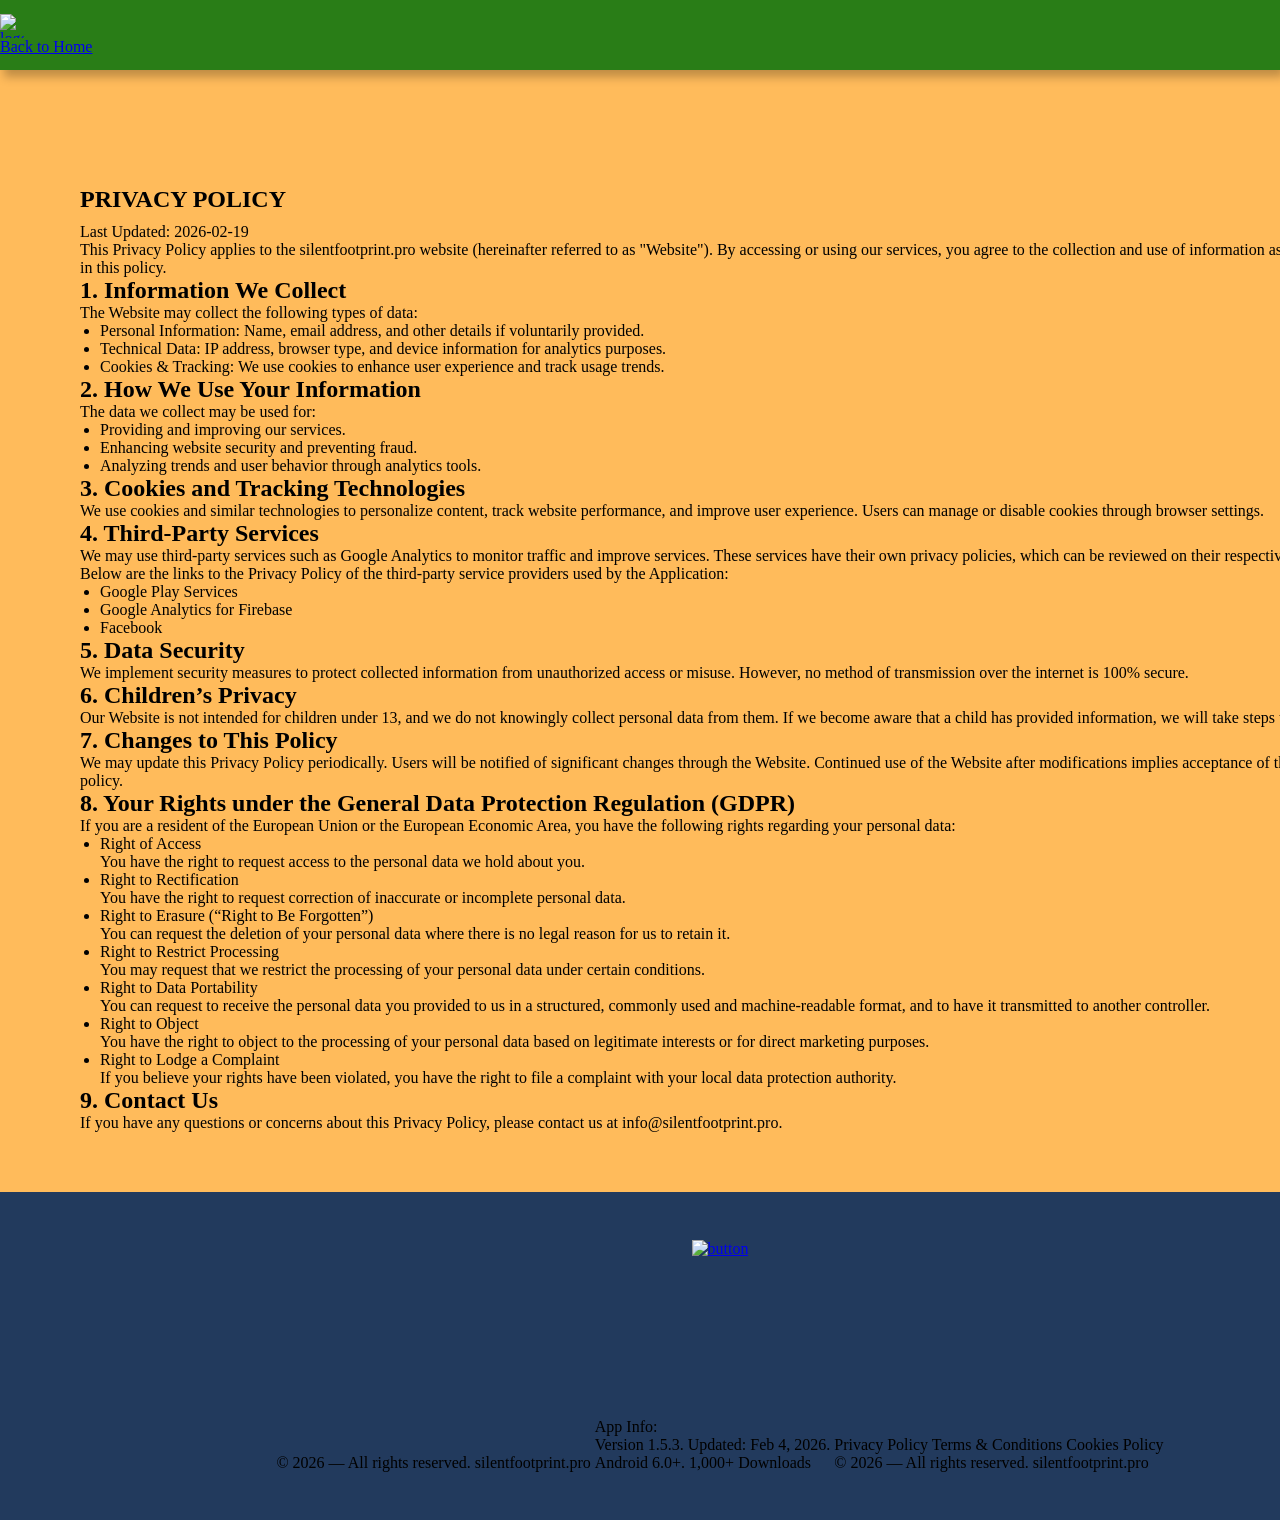
==== policy.html @ 16cfb03a "1" ====
<!doctype html>
<html lang="en">
  <head>
    <meta charset="UTF-8" />
    <meta name="viewport" content="width=device-width, initial-scale=1.0" />

    <title>Privacy Policy</title>
    <link rel="icon" href="img/1.png" />

    <link rel="stylesheet" type="text/css" href="slick/slick.css" />
    <link rel="stylesheet" href="css/main.css" />
  </head>

  <body>
    <header class="class-header class-header-terms">
      <div class="class-header-background"></div>
      <nav class="class-navigation">
        <ul class="class-navigation-list-terms">
          <li class="class-navigation-item">
            <a href="/" class="class-header-terms-img">
              <img
                class=" "
                alt="logo"
                src="img/back.png"
                style="width: 24px; height: 24px"
              />Back to Home
            </a>
          </li>
        </ul>
      </nav>
    </header>

    <main>
      <section>
        <div class="class-policy-terms-container">
          <h1>Privacy Policy</h1>

          <p>Last Updated: 2026-02-19</p>
          <p>
            This Privacy Policy applies to the silentfootprint.pro website
            (hereinafter referred to as "Website"). By accessing or using our
            services, you agree to the collection and use of information as
            described in this policy.
          </p>
          <h2>1. Information We Collect</h2>
          <p>The Website may collect the following types of data:</p>

          <ul>
            <li>
              Personal Information: Name, email address, and other details if
              voluntarily provided.
            </li>
            <li>
              Technical Data: IP address, browser type, and device information
              for analytics purposes.
            </li>
            <li>
              Cookies & Tracking: We use cookies to enhance user experience and
              track usage trends.
            </li>
          </ul>
          <h2>2. How We Use Your Information</h2>
          <p>The data we collect may be used for:</p>
          <ul>
            <li>Providing and improving our services.</li>
            <li>Enhancing website security and preventing fraud.</li>
            <li>Analyzing trends and user behavior through analytics tools.</li>
          </ul>
          <h2>3. Cookies and Tracking Technologies</h2>
          <p>
            We use cookies and similar technologies to personalize content,
            track website performance, and improve user experience. Users can
            manage or disable cookies through browser settings.
          </p>
          <h2>4. Third-Party Services</h2>
          <p>
            We may use third-party services such as Google Analytics to monitor
            traffic and improve services. These services have their own privacy
            policies, which can be reviewed on their respective websites. Below
            are the links to the Privacy Policy of the third-party service
            providers used by the Application:
          </p>
          <ul>
            <li>
              <a
                class="class-email-link"
                href="https://policies.google.com/privacy"
                target="_blank"
                rel=""
                >Google Play Services
              </a>
            </li>
            <li>
              <a
                class="class-email-link"
                href="https://firebase.google.com/support/privacy"
                target="_blank"
                rel=""
                >Google Analytics for Firebase
              </a>
            </li>
            <li>
              <a
                class="class-email-link"
                href="https://www.facebook.com/about/privacy/update/printable"
                target="_blank"
                rel=""
                >Facebook
              </a>
            </li>
          </ul>
          <h2>5. Data Security</h2>

          <p>
            We implement security measures to protect collected information from
            unauthorized access or misuse. However, no method of transmission
            over the internet is 100% secure.
          </p>

          <h2>6. Children’s Privacy</h2>
          <p>
            Our Website is not intended for children under 13, and we do not
            knowingly collect personal data from them. If we become aware that a
            child has provided information, we will take steps to delete it.
          </p>

          <h2>7. Changes to This Policy</h2>
          <p>
            We may update this Privacy Policy periodically. Users will be
            notified of significant changes through the Website. Continued use
            of the Website after modifications implies acceptance of the updated
            policy.
          </p>
          <h2>
            8. Your Rights under the General Data Protection Regulation (GDPR)
          </h2>
          <p>
            If you are a resident of the European Union or the European Economic
            Area, you have the following rights regarding your personal data:
          </p>
          <ul>
            <li>
              Right of Access <br />
              You have the right to request access to the personal data we hold
              about you.
            </li>
            <li>
              Right to Rectification <br />
              You have the right to request correction of inaccurate or
              incomplete personal data.
            </li>
            <li>
              Right to Erasure (“Right to Be Forgotten”) <br />
              You can request the deletion of your personal data where there is
              no legal reason for us to retain it.
            </li>
            <li>
              Right to Restrict Processing <br />
              You may request that we restrict the processing of your personal
              data under certain conditions.
            </li>
            <li>
              Right to Data Portability <br />You can request to receive the
              personal data you provided to us in a structured, commonly used
              and machine-readable format, and to have it transmitted to another
              controller.
            </li>
            <li>
              Right to Object <br />
              You have the right to object to the processing of your personal
              data based on legitimate interests or for direct marketing
              purposes.
            </li>
            <li>
              Right to Lodge a Complaint <br />
              If you believe your rights have been violated, you have the right
              to file a complaint with your local data protection authority.
            </li>
          </ul>

          <h2>9. Contact Us</h2>

          <p>
            If you have any questions or concerns about this Privacy Policy,
            please contact us at
            <a class="class-email-link" href="mailto:info@silentfootprint.pro"
              >info@silentfootprint.pro</a
            >.
          </p>
        </div>
      </section>
    </main>

    <footer class="class-footer" style="margin: auto; background: #223a5d">
      <div class="class-footer-container">
        <a href="#">
          <img
            class="class-footer-img"
            src="/img/Property 1=click.png"
            alt="button"
          />
        </a>
        <div class="class-footer-wrapper">
          <p class="class-footer-copyright class-footer-copyright-two">
            © 2026 — All rights reserved. silentfootprint.pro
          </p>
          <p class="class-footer-copyright">
            App Info: <br />
            Version 1.5.3. Updated: Feb 4, 2026. <br />
            Android 6.0+. 1,000+ Downloads
          </p>
          <div class="class-footer-wrapp">
            <div class="class-footer-wrap">
              <a class="class-footer-text" href="/policy.html"
                >Privacy Policy</a
              >
              <a class="class-footer-text" href="/terms.html"
                >Terms & Conditions
              </a>
              <a class="class-footer-text" href="/cookies.html"
                >Cookies Policy</a
              >
            </div>
            <p class="class-footer-copyright-one">
              © 2026 — All rights reserved. silentfootprint.pro
            </p>
          </div>
        </div>
      </div>
    </footer>
    <script src="js/mobile-menu.js"></script>
  </body>
</html>
---- css/main.css ----
@import url("https://fonts.googleapis.com/css2?family=Comme:wght@100..900&family=Lora:ital,wght@0,400..700;1,400..700&family=Viga&display=swap");

*,
*::before,
*::after {
  box-sizing: border-box;
}
html {
  scroll-behavior: smooth;
}

body {
  margin: 0;
  background: #ffbb5b;
  color: #000000;
}

h1,
h2,
h3,
h4,
h5,
h6,
p {
  margin: 0;
}

ul,
ol {
  margin: 0;
  padding: 0;
  list-style: none;
}
dl,
dt,
dd {
  margin: 0;
  padding: 0;
}
img {
  display: block;
  height: auto;
}
figure {
  margin: 0;
  padding: 0;
  border: 0;
}
.list {
  list-style: none;
}

button,
a {
  cursor: pointer;
}

.button:hover {
  scale: 120%;
}

.class-header.is-open .class-header-background {
  left: 0;
}
.class-header-button-wrapper {
  margin-left: auto;
}
.class-header-icon {
  display: none;
}

.class-header-icon-button {
  display: -webkit-box;
  display: -ms-flexbox;
  display: flex;
  background-color: transparent;
  border: none;
  border-radius: 50%;
}
.class-navigation-list.is-open {
  right: 0;
}
.class-header-icon-menu {
  display: block;
}

.class-header-icon-button.is-open .class-header-icon-menu {
  display: none;
}

.class-header-icon-button.is-open .class-header-icon-close {
  display: block;
}

.class-header {
  position: fixed;
  width: 100%;
  z-index: 5;
  transition: background-color 0.3s ease;
  background: transparent;
  display: flex;
  height: 64px;
  background: #297d17;
  box-shadow: 4px 7px 9px 0px #00000040;
}

.class-header-background {
  position: absolute;
  top: 0;
  right: 0;
  bottom: 0;
  left: 100%;
  z-index: -1;
  transition: left 0.3s ease;
  background: #297d17;
  box-shadow: 4px 7px 9px 0px #00000040;
}
.class-header.is-open .class-header-background {
  left: 0;
}
.class-header-button-wrapper {
  margin-right: auto;
  display: flex;
  align-items: center;
  justify-content: space-between;
}

.class-header-icon-menu {
  display: block;
}

.class-header-icon-button.is-open .class-header-icon-menu {
  display: none;
}

.class-header-icon-button.is-open .class-header-icon-close {
  display: block;
}

.class-navigation {
  display: -ms-flexbox;
  -webkit-box-orient: vertical;
  -webkit-box-direction: normal;
  -ms-flex-direction: column;
  flex-direction: column;
  -webkit-box-align: center;
  -ms-flex-align: center;
  align-items: center;
  -webkit-box-flex: 1;
  -ms-flex: 1;
  flex: 1;
  padding: 10px 12px;
  position: relative;
}

.class-navigation-list {
  display: flex;
  flex-direction: column;
  align-items: center;
  position: absolute;
  top: 100%;
  right: -100%;
  width: 100%;
  height: 557px;
  transition: 0.3s;
  z-index: 999;
  padding: 0px 32px;
  border-radius: 0px 0px 20px 20px;
  gap: 28px;
  background: #ffc16b;
}

.class-navigation-list.is-open {
  right: 0;
}

.class-navigation-link {
  transition: all 0.3s ease-in-out;
  text-decoration: none;
  color: #482600;
}

.class-navigation-link:hover,
.class-navigatioт-link:focus {
  color: #297d17;
}

.class-header.is-open {
  background-color: transparent;
}

.class-navigation-img {
  display: none;
}

@media screen and (min-width: 1200px) {
  .class-navigation-img {
    display: block;
  }
  .class-policy-terms-header-icon-menu {
    display: none;
  }
  .class-header-button-wrapper {
    display: none;
  }
  .class-header {
    width: 100%;
    height: 70px;
    padding: 0;
    display: flex;
    align-items: center;
    justify-content: center;
    z-index: 1000;
  }

  .class-header-icon-button {
    display: none;
  }
  .class-navigation {
    display: flex;
    flex-direction: row;
    flex: 1;
    padding: 0;
    width: 1440px;
    padding: 0 0px;
    margin: auto;
  }

  .class-navigation-list {
    background-color: transparent;
    flex-direction: row;
    display: flex;
    position: static;
    width: 1440px;
    margin: auto;
    padding-block: 0;
    flex: 1;
    gap: 13px;
    height: 0px;
    display: flex;
    justify-content: center;
    align-items: center;
    justify-content: center;
    padding: 0;
  }

  .class-navigation-link {
  }

  .class-navigation-link:hover,
  .class-navigation-link:focus {
  }

  .class-navigation-item-desk {
    display: none;
  }
}

.class-home {
  width: 375px;
  height: 742px;
  background-repeat: no-repeat;
  background-size: cover;
  background-position: center;
  background-image: url("/img/home");
  margin: auto;
}
.class-home-container {
  width: 375px;
  padding: 182px 16px 0px;
  margin: auto;
}

.class-home-container-top {
  display: flex;
  flex-direction: column;
  align-items: start;
}
.class-home-title-img {
}
.class-home-title {
  -webkit-text-stroke: 1px #ffffff;
  color: #482600;
}

.class-home-text {
}
.class-home-link {
  transition: all 0.3s ease-in-out;
}

.class-home-link:hover {
  transform: scale(1.1);
}

@media screen and (min-width: 1200px) {
  .class-home {
    width: 1440px;
    height: 784px;
    background-image: url("/img/home");
  }
  .class-home-container {
    width: 1440px;
    padding: 204px 0px 0px;
  }
  .class-home-container-top {
    display: flex;
    flex-direction: column;
    align-items: center;
    justify-content: center;
  }
  .class-home-title-img {
  }
  .class-home-title {
  }

  .class-home-text {
  }
}
.class-about {
  margin: auto;
  width: 375px;
  height: px;
  background-repeat: no-repeat;
  background-size: cover;
  background-position: center;
  background-image: url("/img");
}
.class-about-container {
  width: 375px;
  padding: 64px 16px 0px;
  margin: auto;
}
.class-about-title {
  -webkit-text-stroke: 1px#FFFFFF99;
  color: #297d17;
}
.class-about-text {
}

.class-about-text-bold {
}

@media screen and (min-width: 1200px) {
  .class-about {
    width: 1440px;
    height: px;
    background-image: url("/img");
  }
  .class-about-container {
    width: 1440px;
    padding: ;
  }
}
.class-why {
  margin: auto;
  width: 375px;
  height: px;
  background-repeat: no-repeat;
  background-size: cover;
  background-position: center;
  background-image: url("/img");
}

.class-why-container {
  width: 375px;
  margin: auto;
  padding: 0;
}
.class-why-list {
  padding-top: px;
  display: flex;
  flex-direction: column;
  gap: px;
}
.class-why-item {
  display: flex;
  gap: px;
  align-items: center;
}
.class-why-img {
}
.class-why-text-bold {
}
.class-why-text {
}

@media screen and (min-width: 1200px) {
  .class-why {
    width: 1440px;
    height: px;
    background-image: url("/img");
  }
  .class-why-container {
    width: 1440px;
    padding: ;
  }
}

.class-uniqueness {
  margin: auto;
  width: 375px;
  height: px;
  background-repeat: no-repeat;
  background-size: cover;
  background-position: center;
  background-image: url("/img");
}
.class-uniqueness-container {
  margin: auto;
  width: 375px;
  padding: 64px 16px 0;
}
.class-uniqueness-list {
  padding-top: px;
  display: flex;
  flex-direction: column;
  gap: px;
}
.class-uniqueness-item {
}
.class-uniqueness-img {
}
.class-uniqueness-text-bold {
}
.class-uniqueness-text {
}

@media screen and (min-width: 1200px) {
  .class-uniqueness {
    width: 1440px;
    height: px;
    background-image: url("/img");
  }
  .class-uniqueness-container {
    margin: auto;
    width: 1440px;
    padding: ;
  }
}
.class-how {
  margin: auto;
  width: 375px;
  height: px;
  background-repeat: no-repeat;
  background-size: cover;
  background-position: center;
  background-image: url("/img");
}
.class-how-container {
  margin: auto;
  width: 375px;
  padding: 64px 16px 0;
}
.class-how-list {
  padding-top: px;
  display: flex;
  flex-direction: column;
  gap: px;
}

.class-how-item {
}

.class-how-img {
  margin: auto;
}

.class-how-text-bold {
}

.class-how-text {
}

@media screen and (min-width: 1200px) {
  .class-how {
    width: 1440px;
    height: px;
    background-image: url("/img");
  }
  .class-how-container {
    margin: auto;
    width: 1440px;
    padding: ;
  }
}

.class-characters {
  margin: auto;
  width: 375px;
  height: px;
  background-repeat: no-repeat;
  background-size: cover;
  background-position: center;
  background-image: url("/img");
}
.class-characters-container {
  padding: 0px 16px;
  margin: auto;
  width: 375px;
}
.class-characters-list {
  display: flex;
  flex-direction: column;
  padding-top: px;
  gap: px;
}
.class-characters-item {
}
.class-characters-img {
}
.class-characters-text-bold {
}

.class-characters-text {
}

@media screen and (min-width: 1200px) {
  .class-characters {
    width: 1440px;
    height: px;
    background-image: url("/img");
  }
  .class-characters-container {
    padding: px;
    margin: auto;
    width: 1440px;
  }
}

.class-reviews {
  margin: auto;
  width: 375px;
  height: px;
  background-repeat: no-repeat;
  background-size: cover;
  background-position: top;
  background-image: url("/img");
}
.class-reviews-container {
  margin: auto;
  padding: 0px 16px 0;
  width: 375px;
}
.class-reviews-list {
  padding: 0;
}

.class-reviews-item {
  margin: 0 5px;
}

.class-reviews-item-top {
  display: flex;
  gap: px;
  align-items: center;
}
.class-reviews-img {
}
.class-reviews-text-bold {
}

.class-reviews-text {
}

@media screen and (min-width: 1200px) {
  .class-reviews {
    width: 1440px;
    height: px;
    background-image: url("/img");
  }
  .class-reviews-container {
    margin: auto;
    padding: ;
    width: 1440px;
  }
}

.class-faq {
  margin: auto;
  width: 375px;
  height: px;
  background-repeat: no-repeat;
  background-size: cover;
  background-position: bottom;
  background-image: url("/img");
}
.class-faq-container {
  padding: 0px 16px 0px;
  width: 375px;
  margin: auto;
}
.class-faq-list {
  padding-top: px;
  display: flex;
  flex-direction: column;
  gap: px;
}

.class-faq-item {
}

.class-faq-question {
  display: flex;
  justify-content: space-between;
  align-items: center;
}

.class-faq-answer {
}
.class-toggle-button {
  background: none;
  border: none;
  cursor: pointer;
}

.class-toggle-button img {
  transition: transform 0.3s ease;
}
.class-faq-answer {
  max-height: 0;
  overflow: hidden;
  transition: max-height 0.4s ease, opacity 0.4s ease;
  opacity: 0;
}

.class-faq-answer.open {
  max-height: 200px;
  opacity: 1;
  padding-top: 16px;
}

.class-toggle-button img.rotated {
  transform: rotate(180deg);
}
@media screen and (min-width: 1200px) {
  .class-faq {
    width: 1440px;
    height: px;
    background-image: url("/img");
  }
  .class-faq-container {
    padding: ;
    width: 1440px;
    margin: auto;
  }
}
.class-gallery {
  margin: auto;
  width: 375px;
  height: px;
  background-repeat: no-repeat;
  background-size: cover;
  background-position: center;
  background-image: url("/img");
}
.class-gallery-container {
  width: 375px;
  margin: auto;
  padding: px;
}
.class-gallery-list {
  width: auto;
  padding-top: 65px;
  margin: auto;
}

.class-gallery-item {
  width: 343px;
  height: 610px;
  overflow: hidden;
  position: relative;
  margin: 0 10px;
}

.class-gallery-image {
  width: 100%;
  height: 100%;
  object-fit: cover;
  object-position: center;
}
.class-gallery-button-container {
  display: none;
}
@media screen and (min-width: 1200px) {
  .class-gallery-button-container {
    display: flex;
    align-items: center;
    justify-content: center;
    gap: 32px;
  }

  .class-gallery-button {
    background-color: transparent;
    border: none;
    padding: 0;
    -webkit-transition: scale 0.3s ease;
    transition: scale 0.3s ease;
  }
  .class-gallery-button-icon {
  }
  .class-gallery-button:hover {
    scale: 120%;
  }

  .class-gallery {
    width: 1440px;
    height: px;
    background-image: url("/img");
  }
  .class-gallery-container {
    width: 1440px;
    margin: auto;
    padding: px;
  }
  .class-gallery-item {
    width: 406px;
    height: 721.78px;
    margin: 0 10px;
  }

  .class-gallery-list {
  }
}

.class-features {
  margin: auto;
  width: 375px;
  height: px;
  background-image: url("/img");
}
.class-features-container {
  width: 375px;
  margin: auto;
  padding: 64px 16px 89px;
}
.class-features-list {
  padding-top: px;
  display: flex;
  flex-direction: column;
  gap: px;
}

.class-features-item {
}

.class-features-img {
}

.class-features-text-bold {
}

.class-features-text {
}

@media screen and (min-width: 1200px) {
  .class-features {
    width: 1440px;
    height: px;
    background-image: url("/img");
  }
  .class-features-container {
    width: 1440px;
    margin: auto;
    padding: px;
  }
}

.class-policy-terms-container {
  padding: 124px 16px 40px;
  width: 375px;
  margin: auto;
}

.class-policy-terms-container h1 {
  text-transform: uppercase;
  margin-bottom: 10px;
}
.class-policy-terms-container h2 {
  margin-bottom: ;
}
.class-policy-terms-container ul {
  list-style-type: disc;
  margin-left: 20px;
  margin-bottom: ;
}
.class-policy-terms-container p {
  margin-bottom: ;
}
.class-email-link {
  color: inherit;
  text-decoration: none;
}
@media screen and (min-width: 1200px) {
  .class-policy-terms-container {
    padding: 186px 80px 60px;
    width: 1440px;
  }
  .class-policy-terms-container h1 {
  }
  .class-policy-terms-container h2 {
  }
  .class-policy-terms-container p {
  }
}

.class-footer-container {
  width: 375px;
  padding: ;
  margin: auto;
  display: flex;
  flex-direction: column;
  justify-content: center;
  align-items: center;
  gap: 25px;
}

.class-footer-wrapper {
  display: flex;
  flex-direction: row;
  align-items: center;
  gap: 4px;
}

.class-footer-text {
  text-decoration: none;
  color: inherit;
}

.class-footer-copyright {
}

@media screen and (min-width: 1200px) {
  .class-footer-container {
    width: 1440px;
    padding: 48px 199px;
    display: flex;
    flex-direction: ;
    justify-content: end;
    align-items: center;
    gap: 160px;
  }

  .class-footer-wrapper {
    display: flex;
    flex-direction: row;
    justify-content: end;
    align-items: end;
    gap: 4px;
  }

  .class-footer-text {
  }

  .class-footer-copyright {
  }
}

.class-cookie-popup {
  position: fixed;
  bottom: 10px;
  width: 375px;
  padding: 30px;
  border-radius: 20px;
  background: rgba(255, 255, 255, 1);
  border: 1px solid rgba(149, 49, 133, 1);
  box-shadow: 0px 14px 42px 0px rgba(8, 15, 52, 0.06);
  z-index: 1000;
  display: none;
}

.class-cookie-popup-text-two {
  color: rgba(87, 78, 68, 1);
}

.class-cookie-button-container {
  padding: 30px 0 0;
  margin: auto;
  display: flex;
  flex-direction: row;
  align-items: center;
  justify-content: center;
  gap: 20px;
}

.class-cookie-button {
  border: none;
  background-color: transparent;
}

#accept-cookies {
}

.class-close-popup {
  position: absolute;
  top: 10px;
  right: 10px;
  font-size: 20px;
  cursor: pointer;
}

@media screen and (min-width: 1200px) {
  .class-cookie-popup-container {
    display: flex;
    align-items: center;
    justify-content: center;
  }

  .class-cookie-popup-text-two {
    font-family: Raleway;
    font-size: 18px;
    font-weight: 400;
    line-height: 30px;
    text-align: left;
    text-underline-position: from-font;
    text-decoration-skip-ink: none;
    width: 648px;
  }

  .class-cookie-button-container {
    padding: 0;
    margin: auto;
    display: flex;
    flex-direction: row;
    gap: 40px;
  }

  .class-cookie-popup {
    position: fixed;
    bottom: 10px;
    width: 1440px;
    padding: 32px;
    display: none;
  }
}
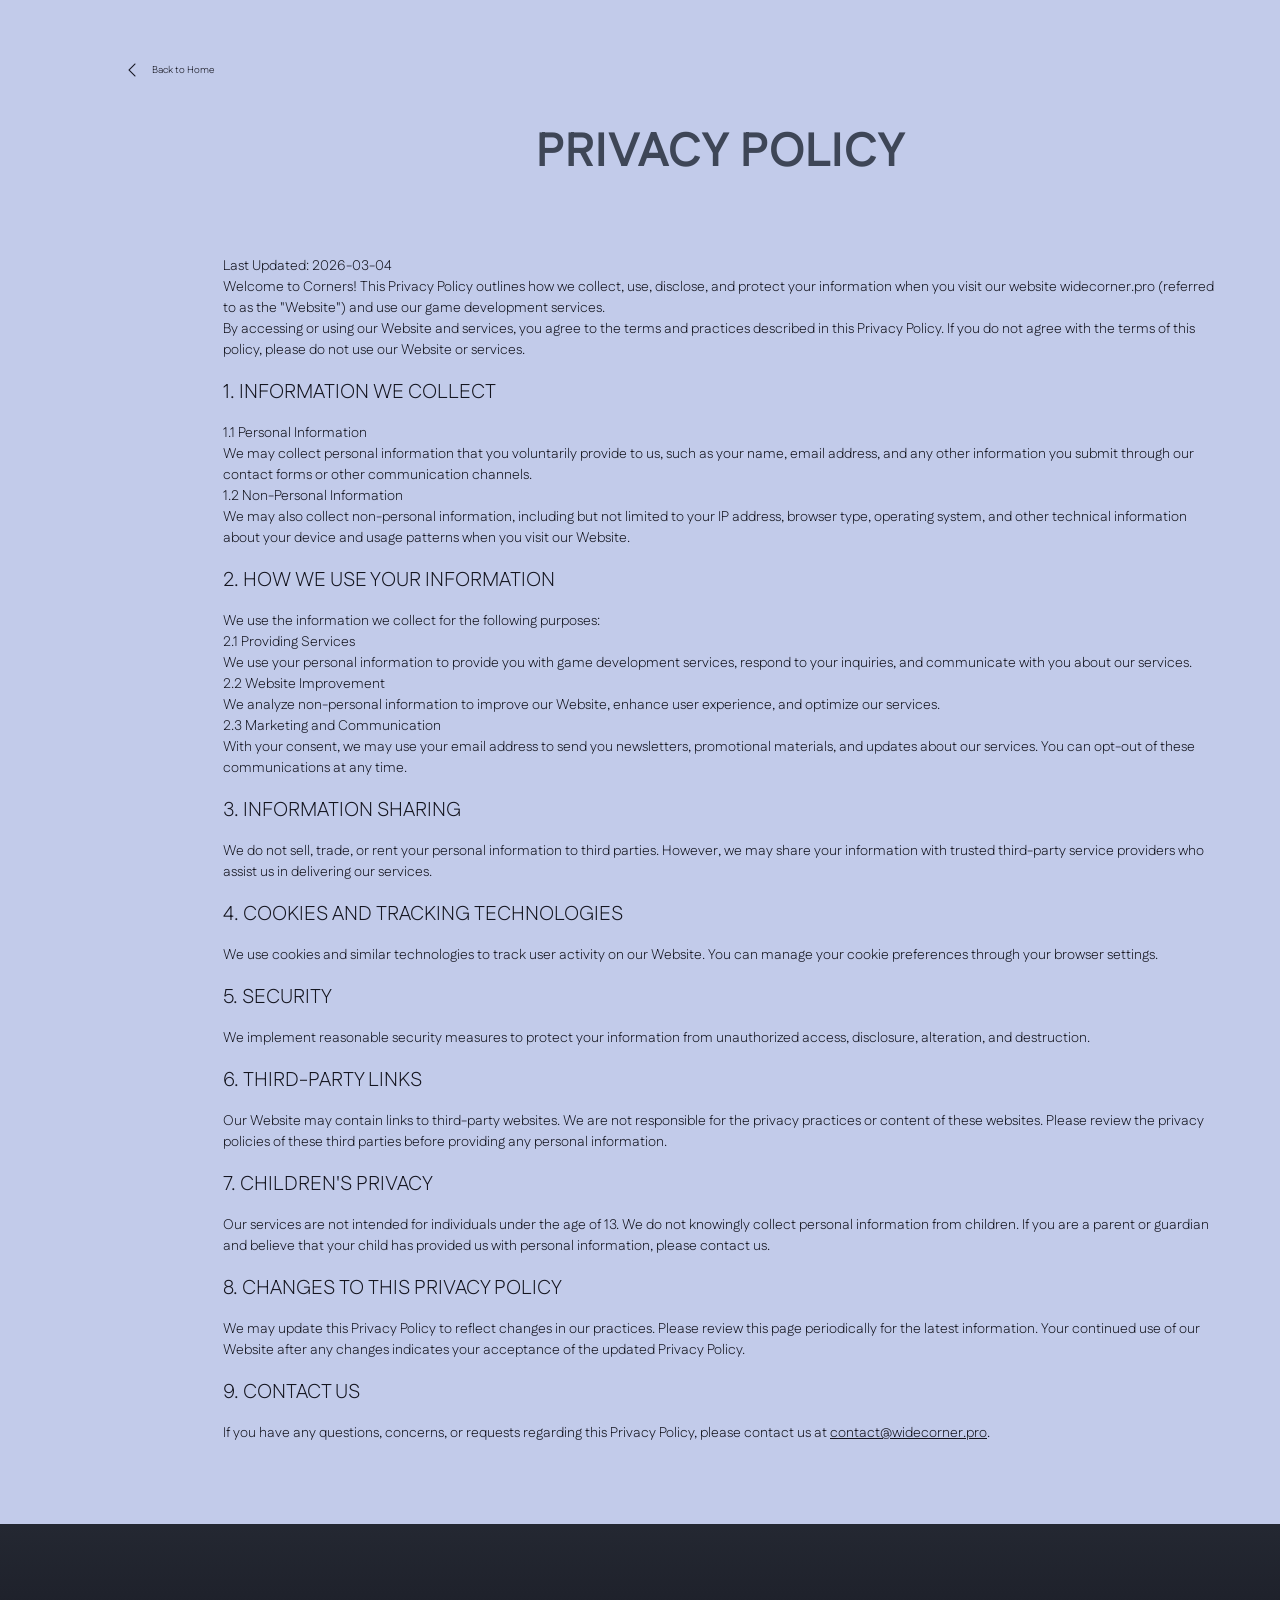
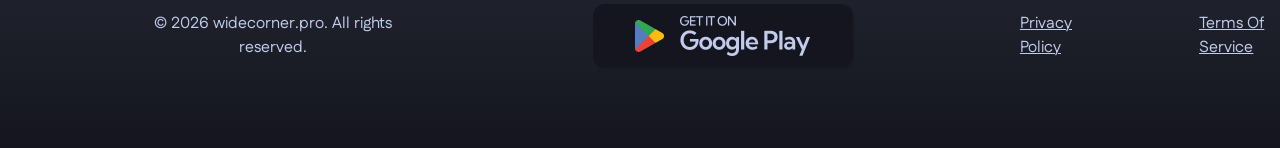
==== commit 8211c1ab: "2" ====
--- a/policy.html
+++ b/policy.html
@@ -5,19 +5,19 @@
     <meta name="viewport" content="width=device-width, initial-scale=1.0" />
 
     <title>Privacy Policy</title>
-    <link rel="icon" href="img/1.png" />
+    <link rel="icon" href="img/fav_500.png" />
 
     <link rel="stylesheet" type="text/css" href="slick/slick.css" />
     <link rel="stylesheet" href="css/main.css" />
   </head>
 
   <body>
-    <header class="class-header class-header-terms">
-      <div class="class-header-background"></div>
-      <nav class="class-navigation">
-        <ul class="class-navigation-list-terms">
-          <li class="class-navigation-item">
-            <a href="/" class="class-header-terms-img">
+    <header class="o-k-header o-k-header-terms">
+      <div class="o-k-header-background"></div>
+      <nav class="o-k-navigation">
+        <ul class="o-k-navigation-list-terms">
+          <li class="o-k-navigation-item">
+            <a href="/" class="o-k-header-terms-img">
               <img
                 class=" "
                 alt="logo"
@@ -30,202 +30,167 @@
       </nav>
     </header>
 
-    <main>
+    <main class="o-k-policy-terms-container">
+      <h1>Privacy Policy</h1>
+
+      <p>Last Updated: <span class="date">2026-03-04</span></p>
+
+      <p>
+        Welcome to <span class="name">Corners</span>! This Privacy Policy
+        outlines how we collect, use, disclose, and protect your information
+        when you visit our website
+        <span class="app-domain">widecorner.pro</span>
+        (referred to as the "Website") and use our game development services.
+      </p>
+
+      <p>
+        By accessing or using our Website and services, you agree to the terms
+        and practices described in this Privacy Policy. If you do not agree with
+        the terms of this policy, please do not use our Website or services.
+      </p>
+
       <section>
-        <div class="class-policy-terms-container">
-          <h1>Privacy Policy</h1>
+        <h2>1. Information We Collect</h2>
 
-          <p>Last Updated: 2026-02-19</p>
-          <p>
-            This Privacy Policy applies to the silentfootprint.pro website
-            (hereinafter referred to as "Website"). By accessing or using our
-            services, you agree to the collection and use of information as
-            described in this policy.
-          </p>
-          <h2>1. Information We Collect</h2>
-          <p>The Website may collect the following types of data:</p>
+        <h3>1.1 Personal Information</h3>
+        <p>
+          We may collect personal information that you voluntarily provide to
+          us, such as your name, email address, and any other information you
+          submit through our contact forms or other communication channels.
+        </p>
 
-          <ul>
-            <li>
-              Personal Information: Name, email address, and other details if
-              voluntarily provided.
-            </li>
-            <li>
-              Technical Data: IP address, browser type, and device information
-              for analytics purposes.
-            </li>
-            <li>
-              Cookies & Tracking: We use cookies to enhance user experience and
-              track usage trends.
-            </li>
-          </ul>
-          <h2>2. How We Use Your Information</h2>
-          <p>The data we collect may be used for:</p>
-          <ul>
-            <li>Providing and improving our services.</li>
-            <li>Enhancing website security and preventing fraud.</li>
-            <li>Analyzing trends and user behavior through analytics tools.</li>
-          </ul>
-          <h2>3. Cookies and Tracking Technologies</h2>
-          <p>
-            We use cookies and similar technologies to personalize content,
-            track website performance, and improve user experience. Users can
-            manage or disable cookies through browser settings.
-          </p>
-          <h2>4. Third-Party Services</h2>
-          <p>
-            We may use third-party services such as Google Analytics to monitor
-            traffic and improve services. These services have their own privacy
-            policies, which can be reviewed on their respective websites. Below
-            are the links to the Privacy Policy of the third-party service
-            providers used by the Application:
-          </p>
-          <ul>
-            <li>
-              <a
-                class="class-email-link"
-                href="https://policies.google.com/privacy"
-                target="_blank"
-                rel=""
-                >Google Play Services
-              </a>
-            </li>
-            <li>
-              <a
-                class="class-email-link"
-                href="https://firebase.google.com/support/privacy"
-                target="_blank"
-                rel=""
-                >Google Analytics for Firebase
-              </a>
-            </li>
-            <li>
-              <a
-                class="class-email-link"
-                href="https://www.facebook.com/about/privacy/update/printable"
-                target="_blank"
-                rel=""
-                >Facebook
-              </a>
-            </li>
-          </ul>
-          <h2>5. Data Security</h2>
+        <h3>1.2 Non-Personal Information</h3>
+        <p>
+          We may also collect non-personal information, including but not
+          limited to your IP address, browser type, operating system, and other
+          technical information about your device and usage patterns when you
+          visit our Website.
+        </p>
+      </section>
 
-          <p>
-            We implement security measures to protect collected information from
-            unauthorized access or misuse. However, no method of transmission
-            over the internet is 100% secure.
-          </p>
+      <section>
+        <h2>2. How We Use Your Information</h2>
+        <p>We use the information we collect for the following purposes:</p>
 
-          <h2>6. Children’s Privacy</h2>
-          <p>
-            Our Website is not intended for children under 13, and we do not
-            knowingly collect personal data from them. If we become aware that a
-            child has provided information, we will take steps to delete it.
-          </p>
+        <h3>2.1 Providing Services</h3>
+        <p>
+          We use your personal information to provide you with game development
+          services, respond to your inquiries, and communicate with you about
+          our services.
+        </p>
 
-          <h2>7. Changes to This Policy</h2>
-          <p>
-            We may update this Privacy Policy periodically. Users will be
-            notified of significant changes through the Website. Continued use
-            of the Website after modifications implies acceptance of the updated
-            policy.
-          </p>
-          <h2>
-            8. Your Rights under the General Data Protection Regulation (GDPR)
-          </h2>
-          <p>
-            If you are a resident of the European Union or the European Economic
-            Area, you have the following rights regarding your personal data:
-          </p>
-          <ul>
-            <li>
-              Right of Access <br />
-              You have the right to request access to the personal data we hold
-              about you.
-            </li>
-            <li>
-              Right to Rectification <br />
-              You have the right to request correction of inaccurate or
-              incomplete personal data.
-            </li>
-            <li>
-              Right to Erasure (“Right to Be Forgotten”) <br />
-              You can request the deletion of your personal data where there is
-              no legal reason for us to retain it.
-            </li>
-            <li>
-              Right to Restrict Processing <br />
-              You may request that we restrict the processing of your personal
-              data under certain conditions.
-            </li>
-            <li>
-              Right to Data Portability <br />You can request to receive the
-              personal data you provided to us in a structured, commonly used
-              and machine-readable format, and to have it transmitted to another
-              controller.
-            </li>
-            <li>
-              Right to Object <br />
-              You have the right to object to the processing of your personal
-              data based on legitimate interests or for direct marketing
-              purposes.
-            </li>
-            <li>
-              Right to Lodge a Complaint <br />
-              If you believe your rights have been violated, you have the right
-              to file a complaint with your local data protection authority.
-            </li>
-          </ul>
+        <h3>2.2 Website Improvement</h3>
+        <p>
+          We analyze non-personal information to improve our Website, enhance
+          user experience, and optimize our services.
+        </p>
 
-          <h2>9. Contact Us</h2>
+        <h3>2.3 Marketing and Communication</h3>
+        <p>
+          With your consent, we may use your email address to send you
+          newsletters, promotional materials, and updates about our services.
+          You can opt-out of these communications at any time.
+        </p>
+      </section>
 
-          <p>
-            If you have any questions or concerns about this Privacy Policy,
-            please contact us at
-            <a class="class-email-link" href="mailto:info@silentfootprint.pro"
-              >info@silentfootprint.pro</a
-            >.
-          </p>
-        </div>
+      <section>
+        <h2>3. Information Sharing</h2>
+        <p>
+          We do not sell, trade, or rent your personal information to third
+          parties. However, we may share your information with trusted
+          third-party service providers who assist us in delivering our
+          services.
+        </p>
+      </section>
+
+      <section>
+        <h2>4. Cookies and Tracking Technologies</h2>
+        <p>
+          We use cookies and similar technologies to track user activity on our
+          Website. You can manage your cookie preferences through your browser
+          settings.
+        </p>
+      </section>
+
+      <section>
+        <h2>5. Security</h2>
+        <p>
+          We implement reasonable security measures to protect your information
+          from unauthorized access, disclosure, alteration, and destruction.
+        </p>
+      </section>
+
+      <section>
+        <h2>6. Third-Party Links</h2>
+        <p>
+          Our Website may contain links to third-party websites. We are not
+          responsible for the privacy practices or content of these websites.
+          Please review the privacy policies of these third parties before
+          providing any personal information.
+        </p>
+      </section>
+
+      <section>
+        <h2>7. Children's Privacy</h2>
+        <p>
+          Our services are not intended for individuals under the age of 13. We
+          do not knowingly collect personal information from children. If you
+          are a parent or guardian and believe that your child has provided us
+          with personal information, please contact us.
+        </p>
+      </section>
+
+      <section>
+        <h2>8. Changes to this Privacy Policy</h2>
+        <p>
+          We may update this Privacy Policy to reflect changes in our practices.
+          Please review this page periodically for the latest information. Your
+          continued use of our Website after any changes indicates your
+          acceptance of the updated Privacy Policy.
+        </p>
+      </section>
+
+      <section>
+        <h2>9. Contact Us</h2>
+        <p>
+          If you have any questions, concerns, or requests regarding this
+          Privacy Policy, please contact us at
+          <a href="mailto:contact@widecorner.pro"
+            ><span class="domain">contact@widecorner.pro</span></a
+          >.
+        </p>
       </section>
     </main>
 
-    <footer class="class-footer" style="margin: auto; background: #223a5d">
-      <div class="class-footer-container">
-        <a href="#">
+    <footer
+      class="o-k-footer"
+      style="
+        margin: auto;
+        background: linear-gradient(180deg, #242832 0%, #14151f 100%);
+      "
+    >
+      <div class="o-k-footer-container">
+        <p class="o-k-footer-copyright o-k-footer-copyright-two">
+          © 2026 widecorner.pro. All rights reserved.
+        </p>
+        <a
+          target="_blank"
+          href="https://play.google.com/store/apps/details?id=com.vanargames.Corners&hl=en&gl=us"
+        >
           <img
-            class="class-footer-img"
-            src="/img/Property 1=click.png"
+            class="o-k-footer-img o-k-home-img"
+            src="/img/1.png"
             alt="button"
           />
         </a>
-        <div class="class-footer-wrapper">
-          <p class="class-footer-copyright class-footer-copyright-two">
-            © 2026 — All rights reserved. silentfootprint.pro
-          </p>
-          <p class="class-footer-copyright">
-            App Info: <br />
-            Version 1.5.3. Updated: Feb 4, 2026. <br />
-            Android 6.0+. 1,000+ Downloads
-          </p>
-          <div class="class-footer-wrapp">
-            <div class="class-footer-wrap">
-              <a class="class-footer-text" href="/policy.html"
-                >Privacy Policy</a
-              >
-              <a class="class-footer-text" href="/terms.html"
-                >Terms & Conditions
-              </a>
-              <a class="class-footer-text" href="/cookies.html"
-                >Cookies Policy</a
-              >
-            </div>
-            <p class="class-footer-copyright-one">
-              © 2026 — All rights reserved. silentfootprint.pro
-            </p>
-          </div>
+
+        <div class="o-k-footer-wrap">
+          <a class="o-k-footer-text" href="/policy.html">Privacy Policy</a>
+          <a class="o-k-footer-text" href="/terms.html">Terms Of Service </a>
         </div>
+        <p class="o-k-footer-copyright-one">
+          © 2026 widecorner.pro. All rights reserved.
+        </p>
       </div>
     </footer>
     <script src="js/mobile-menu.js"></script>
--- a/css/main.css
+++ b/css/main.css
@@ -1,4 +1,4 @@
-@import url("https://fonts.googleapis.com/css2?family=Comme:wght@100..900&family=Lora:ital,wght@0,400..700;1,400..700&family=Viga&display=swap");
+@import url("https://fonts.googleapis.com/css2?family=Fustat:wght@200..800&display=swap");
 
 *,
 *::before,
@@ -11,8 +11,9 @@
 
 body {
   margin: 0;
-  background: #ffbb5b;
-  color: #000000;
+  background: #c2cbea;
+
+  color: #3e4657;
 }
 
 h1,
@@ -59,17 +60,17 @@
   scale: 120%;
 }
 
-.class-header.is-open .class-header-background {
+.o-k-header.is-open .o-k-header-background {
   left: 0;
 }
-.class-header-button-wrapper {
+.o-k-header-button-wrapper {
   margin-left: auto;
 }
-.class-header-icon {
+.o-k-header-icon {
   display: none;
 }
 
-.class-header-icon-button {
+.o-k-header-icon-button {
   display: -webkit-box;
   display: -ms-flexbox;
   display: flex;
@@ -77,34 +78,33 @@
   border: none;
   border-radius: 50%;
 }
-.class-navigation-list.is-open {
+.o-k-navigation-list.is-open {
   right: 0;
 }
-.class-header-icon-menu {
+.o-k-header-icon-menu {
   display: block;
 }
 
-.class-header-icon-button.is-open .class-header-icon-menu {
+.o-k-header-icon-button.is-open .o-k-header-icon-menu {
   display: none;
 }
 
-.class-header-icon-button.is-open .class-header-icon-close {
+.o-k-header-icon-button.is-open .o-k-header-icon-close {
   display: block;
 }
 
-.class-header {
+.o-k-header {
   position: fixed;
   width: 100%;
   z-index: 5;
   transition: background-color 0.3s ease;
   background: transparent;
   display: flex;
-  height: 64px;
-  background: #297d17;
-  box-shadow: 4px 7px 9px 0px #00000040;
-}
-
-.class-header-background {
+  height: 48px;
+  background: #242832;
+}
+
+.o-k-header-background {
   position: absolute;
   top: 0;
   right: 0;
@@ -112,32 +112,31 @@
   left: 100%;
   z-index: -1;
   transition: left 0.3s ease;
-  background: #297d17;
-  box-shadow: 4px 7px 9px 0px #00000040;
-}
-.class-header.is-open .class-header-background {
+  background: #242832;
+}
+.o-k-header.is-open .o-k-header-background {
   left: 0;
 }
-.class-header-button-wrapper {
+.o-k-header-button-wrapper {
   margin-right: auto;
   display: flex;
   align-items: center;
   justify-content: space-between;
 }
 
-.class-header-icon-menu {
+.o-k-header-icon-menu {
   display: block;
 }
 
-.class-header-icon-button.is-open .class-header-icon-menu {
+.o-k-header-icon-button.is-open .o-k-header-icon-menu {
   display: none;
 }
 
-.class-header-icon-button.is-open .class-header-icon-close {
+.o-k-header-icon-button.is-open .o-k-header-icon-close {
   display: block;
 }
 
-.class-navigation {
+.o-k-navigation {
   display: -ms-flexbox;
   -webkit-box-orient: vertical;
   -webkit-box-direction: normal;
@@ -149,11 +148,11 @@
   -webkit-box-flex: 1;
   -ms-flex: 1;
   flex: 1;
-  padding: 10px 12px;
+  padding: 12px 24px;
   position: relative;
 }
 
-.class-navigation-list {
+.o-k-navigation-list {
   display: flex;
   flex-direction: column;
   align-items: center;
@@ -161,51 +160,88 @@
   top: 100%;
   right: -100%;
   width: 100%;
-  height: 557px;
+  height: auto;
   transition: 0.3s;
   z-index: 999;
-  padding: 0px 32px;
-  border-radius: 0px 0px 20px 20px;
+  padding: 108px 32px;
+
   gap: 28px;
-  background: #ffc16b;
-}
-
-.class-navigation-list.is-open {
+  background: #242832;
+}
+
+.o-k-navigation-list.is-open {
   right: 0;
 }
 
-.class-navigation-link {
+.o-k-navigation-link {
   transition: all 0.3s ease-in-out;
   text-decoration: none;
   color: #482600;
-}
-
-.class-navigation-link:hover,
-.class-navigatioт-link:focus {
-  color: #297d17;
-}
-
-.class-header.is-open {
+  width: 311px;
+
+  padding-top: 8px;
+  padding-bottom: 8px;
+  display: block;
+  border-bottom-width: 1px;
+  font-family: Fustat;
+  font-weight: 300;
+  font-style: Light;
+  font-size: 16px;
+  leading-trim: NONE;
+  line-height: 100%;
+  letter-spacing: 0%;
+  color: #c2cbea;
+  text-align: center;
+  border-bottom: 1px solid transparent;
+}
+
+.o-k-navigation-link:hover,
+.o-k-navigatioт-link:focus {
+  color: #ffffff;
+  border-bottom: 1px solid #9847b3;
+}
+
+.o-k-header.is-open {
   background-color: transparent;
 }
 
-.class-navigation-img {
+.o-k-navigation-img {
   display: none;
 }
-
+.o-k-header-terms-img {
+  display: flex;
+  align-items: center;
+  gap: 8px;
+  font-family: Fustat;
+  font-weight: 300;
+  font-style: Light;
+  font-size: 10px;
+  leading-trim: NONE;
+  line-height: 150%;
+  letter-spacing: 0%;
+  color: #14151f;
+  text-decoration: none;
+  text-align: center;
+}
+.o-k-header-terms {
+  background-color: transparent;
+  padding: 12px 0px;
+}
 @media screen and (min-width: 1200px) {
-  .class-navigation-img {
+  .o-k-navigation-img {
     display: block;
-  }
-  .class-policy-terms-header-icon-menu {
+    margin-right: 650px;
+  }
+
+  .o-k-policy-terms-header-icon-menu {
     display: none;
   }
-  .class-header-button-wrapper {
+  .o-k-header-button-wrapper {
     display: none;
   }
-  .class-header {
+  .o-k-header {
     width: 100%;
-    height: 70px;
+    height: 49px;
     padding: 0;
     display: flex;
     align-items: center;
@@ -213,20 +249,20 @@
     z-index: 1000;
   }
 
-  .class-header-icon-button {
+  .o-k-header-icon-button {
     display: none;
   }
-  .class-navigation {
+  .o-k-navigation {
     display: flex;
     flex-direction: row;
     flex: 1;
     padding: 0;
     width: 1440px;
-    padding: 0 0px;
+    padding: 8px 120px;
     margin: auto;
   }
 
-  .class-navigation-list {
+  .o-k-navigation-list {
     background-color: transparent;
     flex-direction: row;
     display: flex;
@@ -235,7 +271,7 @@
     margin: auto;
     padding-block: 0;
     flex: 1;
-    gap: 13px;
+    gap: 0px;
     height: 0px;
     display: flex;
     justify-content: center;
@@ -244,692 +280,726 @@
     padding: 0;
   }
 
-  .class-navigation-link {
-  }
-
-  .class-navigation-link:hover,
-  .class-navigation-link:focus {
-  }
-
-  .class-navigation-item-desk {
+  .o-k-navigation-link {
+    font-family: Fustat;
+    font-weight: 300;
+    font-style: Light;
+    font-size: 12px;
+    leading-trim: NONE;
+    line-height: 100%;
+    letter-spacing: 0%;
+    width: fit-content;
+    padding-top: 8px;
+    padding-right: 16px;
+    padding-bottom: 8px;
+    padding-left: 16px;
+  }
+  .o-k-header-terms {
+    background-color: transparent;
+    padding: 50px 0px 0;
+  }
+
+  .o-k-navigation-item-desk {
     display: none;
   }
 }
 
-.class-home {
+.o-k-home {
   width: 375px;
-  height: 742px;
+  height: 812px;
   background-repeat: no-repeat;
   background-size: cover;
   background-position: center;
-  background-image: url("/img/home");
+  background-image: url("/img/1.\ Home\ mob.png");
   margin: auto;
 }
-.class-home-container {
+.o-k-home-container {
   width: 375px;
-  padding: 182px 16px 0px;
+  padding: 113px 16px 0px;
   margin: auto;
 }
 
-.class-home-container-top {
-  display: flex;
-  flex-direction: column;
-  align-items: start;
-}
-.class-home-title-img {
-}
-.class-home-title {
-  -webkit-text-stroke: 1px #ffffff;
-  color: #482600;
-}
-
-.class-home-text {
-}
-.class-home-link {
+.o-k-home-title {
+  font-family: Fustat;
+  font-weight: 700;
+  font-style: Bold;
+  font-size: 32px;
+  leading-trim: NONE;
+  line-height: 140%;
+  letter-spacing: 0%;
+  text-transform: uppercase;
+  width: 174px;
+}
+
+.o-k-home-text {
+  padding: 57px 0 28px;
+  font-family: Fustat;
+  font-weight: 400;
+  font-style: Regular;
+  font-size: 16px;
+  leading-trim: NONE;
+  line-height: 150%;
+  letter-spacing: 0%;
+  text-align: center;
+}
+.o-k-home-img {
   transition: all 0.3s ease-in-out;
-}
-
-.class-home-link:hover {
+  background: #14151f;
+  box-shadow: 2px 2px 1px 0px #14151f33;
+  width: 260px;
+  height: 64px;
+  margin: auto;
+  border-radius: 12px;
+}
+
+.o-k-home-img:hover {
+  background: linear-gradient(180deg, #14151f 0%, #9847b3 100%);
+  box-shadow: 2px 2px 1px 0px #14151f33;
+
   transform: scale(1.1);
 }
 
 @media screen and (min-width: 1200px) {
-  .class-home {
+  .o-k-home {
     width: 1440px;
-    height: 784px;
-    background-image: url("/img/home");
-  }
-  .class-home-container {
+    height: 809px;
+    background-image: url("/img/1.\ HOME.png");
+  }
+  .o-k-home-container {
     width: 1440px;
-    padding: 204px 0px 0px;
-  }
-  .class-home-container-top {
-    display: flex;
-    flex-direction: column;
-    align-items: center;
-    justify-content: center;
-  }
-  .class-home-title-img {
-  }
-  .class-home-title {
-  }
-
-  .class-home-text {
-  }
-}
-.class-about {
+    padding: 199px 563px 0px 204px;
+  }
+
+  .o-k-home-title {
+    font-family: Fustat;
+    font-weight: 700;
+    font-style: Bold;
+    font-size: 48px;
+    leading-trim: NONE;
+    line-height: 120%;
+    letter-spacing: 0%;
+    text-transform: uppercase;
+
+    width: fit-content;
+  }
+
+  .o-k-home-text {
+    padding: 32px 0;
+    font-family: Fustat;
+    font-weight: 400;
+    font-style: Regular;
+    font-size: 24px;
+    leading-trim: NONE;
+    line-height: 150%;
+    letter-spacing: 0%;
+
+    text-align: left;
+  }
+  .o-k-home-img {
+    margin: 0;
+  }
+}
+.o-k-about {
   margin: auto;
+  background: #242832;
+}
+.o-k-about-container {
   width: 375px;
-  height: px;
+  height: 815px;
   background-repeat: no-repeat;
   background-size: cover;
   background-position: center;
-  background-image: url("/img");
-}
-.class-about-container {
+  background-image: url("/img/2\ About\ the\ Game\ mob.png");
+  padding: 80px 16px 0px;
+  margin: auto;
+}
+.o-k-about-title {
+  font-family: Fustat;
+  font-weight: 700;
+  font-style: Bold;
+  font-size: 32px;
+  leading-trim: NONE;
+  line-height: 150%;
+  letter-spacing: 0%;
+  text-align: center;
+  text-transform: uppercase;
+  color: #3d97ba;
+}
+.o-k-about-text {
+  color: #c2cbea;
+  display: flex;
+  flex-direction: column;
+  font-family: Fustat;
+  font-weight: 400;
+  font-style: Regular;
+  font-size: 16px;
+  leading-trim: NONE;
+  line-height: 150%;
+  letter-spacing: 0%;
+  text-align: center;
+  padding: 64px 0 0;
+  gap: 255px;
+}
+
+@media screen and (min-width: 1200px) {
+  .o-k-about-container {
+    width: 1440px;
+    height: 463px;
+
+    background-image: url("/img/2\ About\ the\ Game.png");
+    padding: 80px 173px 0px;
+    margin: auto;
+  }
+  .o-k-about-title {
+    font-family: Fustat;
+    font-weight: 700;
+    font-style: Bold;
+    font-size: 32px;
+    leading-trim: NONE;
+    line-height: 150%;
+    letter-spacing: 0%;
+    text-align: center;
+    text-transform: uppercase;
+  }
+  .o-k-about-text {
+    font-family: Fustat;
+    font-weight: 400;
+    font-style: Regular;
+    font-size: 16px;
+    leading-trim: NONE;
+    line-height: 150%;
+    letter-spacing: 0%;
+    text-align: center;
+    flex-direction: row;
+
+    padding: 87px 0 0;
+    gap: 407px;
+  }
+  .o-k-about-text p {
+    width: 343px;
+  }
+}
+
+.o-k-why-container {
   width: 375px;
-  padding: 64px 16px 0px;
   margin: auto;
-}
-.class-about-title {
-  -webkit-text-stroke: 1px#FFFFFF99;
-  color: #297d17;
-}
-.class-about-text {
-}
-
-.class-about-text-bold {
+  padding: 80px 16px;
+}
+.o-k-why-texts {
+  font-family: Fustat;
+  font-weight: 400;
+  font-style: Regular;
+  font-size: 24px;
+  leading-trim: NONE;
+  line-height: 150%;
+  letter-spacing: 0%;
+  text-align: center;
+  color: #14151f;
+  padding: 64px 0 48px;
+}
+.o-k-why-list {
+  display: flex;
+  flex-direction: column;
+  gap: 12px;
+}
+.o-k-why-item {
+  display: flex;
+  align-items: center;
+  background: #242832;
+  gap: 24px;
+  border-radius: 16px;
+  padding: 24px;
+}
+.o-k-why-item-two {
+  flex-direction: row-reverse;
+}
+.o-k-why-text-bold {
+  width: 64px;
+  height: 64px;
+  display: flex;
+  align-items: center;
+  justify-content: center;
+  border-radius: 12px;
+  padding: 16px;
+  background: #9847b3;
+  font-family: Fustat;
+  font-weight: 700;
+  font-style: Bold;
+  font-size: 32px;
+  leading-trim: NONE;
+  line-height: 100%;
+  letter-spacing: 0%;
+  text-align: center;
+  color: #c2cbea;
+}
+.o-k-why-text {
+  width: 204px;
+  font-family: Fustat;
+  font-weight: 400;
+  font-style: Regular;
+  font-size: 16px;
+  leading-trim: NONE;
+  line-height: 150%;
+  letter-spacing: 0%;
+  text-align: center;
+  color: #c2cbea;
 }
 
 @media screen and (min-width: 1200px) {
-  .class-about {
+  .o-k-why-container {
     width: 1440px;
-    height: px;
-    background-image: url("/img");
-  }
-  .class-about-container {
-    width: 1440px;
-    padding: ;
-  }
-}
-.class-why {
+    margin: auto;
+    padding: 80px 106px;
+  }
+  .o-k-why-texts {
+    font-family: Fustat;
+    font-weight: 400;
+    font-style: Regular;
+    font-size: 24px;
+    leading-trim: NONE;
+    line-height: 150%;
+    letter-spacing: 0%;
+    text-align: center;
+
+    padding: 64px 0 48px;
+  }
+  .o-k-why-list {
+    display: flex;
+    flex-direction: row;
+    gap: 32px;
+  }
+  .o-k-why-item {
+    flex-direction: column;
+    width: 220px;
+    height: 208px;
+
+    gap: 16px;
+    border-radius: 16px;
+    padding-top: 32px;
+    padding-right: 16px;
+    padding-bottom: 32px;
+    padding-left: 16px;
+  }
+
+  .o-k-why-text-bold {
+    width: 80px;
+    height: 80px;
+
+    gap: 10px;
+    border-radius: 12px;
+    padding: 16px;
+    font-family: Fustat;
+    font-weight: 700;
+    font-style: Bold;
+    font-size: 48px;
+    leading-trim: NONE;
+    line-height: 100%;
+    letter-spacing: 0%;
+    text-align: center;
+  }
+  .o-k-why-text {
+    width: 188px;
+    font-family: Fustat;
+    font-weight: 400;
+    font-style: Regular;
+    font-size: 16px;
+    leading-trim: NONE;
+    line-height: 150%;
+    letter-spacing: 0%;
+    text-align: center;
+  }
+}
+
+.o-k-uniqueness {
+  background: #242832;
+}
+.o-k-uniqueness-container {
   margin: auto;
   width: 375px;
-  height: px;
-  background-repeat: no-repeat;
-  background-size: cover;
-  background-position: center;
-  background-image: url("/img");
-}
-
-.class-why-container {
+  padding: 80px 16px;
+}
+.o-k-uniqueness-list {
+  display: flex;
+  flex-direction: column;
+  gap: 32px;
+}
+.o-k-uniqueness-item {
+  position: relative;
+  width: 343px;
+  height: 610px;
+}
+
+.o-k-uniqueness-img {
+  width: 100%;
+  height: 100%;
+  object-fit: cover;
+  display: block;
+}
+
+.o-k-uniqueness-item-two {
+  position: absolute;
+  bottom: 0;
+  left: 0;
+
+  width: 100%;
+  height: 164px;
+
+  display: flex;
+  flex-direction: column;
+  gap: 16px;
+
+  padding: 32px 40px;
+  border-radius: 16px;
+
+  background: #14151f;
+  color: #c2cbea;
+}
+.o-k-uniqueness-text-bold {
+  font-family: Fustat;
+  font-weight: 400;
+  font-style: Regular;
+  font-size: 24px;
+  leading-trim: NONE;
+  line-height: 150%;
+  letter-spacing: 0%;
+  text-align: center;
+}
+.o-k-uniqueness-text {
+  font-family: Fustat;
+  font-weight: 400;
+  font-style: Regular;
+  font-size: 16px;
+  leading-trim: NONE;
+  line-height: 150%;
+  letter-spacing: 0%;
+  text-align: center;
+}
+
+@media screen and (min-width: 1200px) {
+  .o-k-uniqueness-container {
+    margin: auto;
+    width: 1440px;
+    padding: 80px 234px;
+  }
+  .o-k-uniqueness-list {
+    display: flex;
+    flex-direction: row;
+    gap: 80px;
+    justify-content: center;
+  }
+}
+
+.o-k-faq-container {
+  padding: 80px 16px;
   width: 375px;
   margin: auto;
-  padding: 0;
-}
-.class-why-list {
-  padding-top: px;
+}
+.o-k-faq-list {
+  padding-top: 64px;
   display: flex;
   flex-direction: column;
-  gap: px;
-}
-.class-why-item {
-  display: flex;
-  gap: px;
-  align-items: center;
-}
-.class-why-img {
-}
-.class-why-text-bold {
-}
-.class-why-text {
-}
-
-@media screen and (min-width: 1200px) {
-  .class-why {
-    width: 1440px;
-    height: px;
-    background-image: url("/img");
-  }
-  .class-why-container {
-    width: 1440px;
-    padding: ;
-  }
-}
-
-.class-uniqueness {
-  margin: auto;
-  width: 375px;
-  height: px;
-  background-repeat: no-repeat;
-  background-size: cover;
-  background-position: center;
-  background-image: url("/img");
-}
-.class-uniqueness-container {
-  margin: auto;
-  width: 375px;
-  padding: 64px 16px 0;
-}
-.class-uniqueness-list {
-  padding-top: px;
-  display: flex;
-  flex-direction: column;
-  gap: px;
-}
-.class-uniqueness-item {
-}
-.class-uniqueness-img {
-}
-.class-uniqueness-text-bold {
-}
-.class-uniqueness-text {
-}
-
-@media screen and (min-width: 1200px) {
-  .class-uniqueness {
-    width: 1440px;
-    height: px;
-    background-image: url("/img");
-  }
-  .class-uniqueness-container {
-    margin: auto;
-    width: 1440px;
-    padding: ;
-  }
-}
-.class-how {
-  margin: auto;
-  width: 375px;
-  height: px;
-  background-repeat: no-repeat;
-  background-size: cover;
-  background-position: center;
-  background-image: url("/img");
-}
-.class-how-container {
-  margin: auto;
-  width: 375px;
-  padding: 64px 16px 0;
-}
-.class-how-list {
-  padding-top: px;
-  display: flex;
-  flex-direction: column;
-  gap: px;
-}
-
-.class-how-item {
-}
-
-.class-how-img {
-  margin: auto;
-}
-
-.class-how-text-bold {
-}
-
-.class-how-text {
-}
-
-@media screen and (min-width: 1200px) {
-  .class-how {
-    width: 1440px;
-    height: px;
-    background-image: url("/img");
-  }
-  .class-how-container {
-    margin: auto;
-    width: 1440px;
-    padding: ;
-  }
-}
-
-.class-characters {
-  margin: auto;
-  width: 375px;
-  height: px;
-  background-repeat: no-repeat;
-  background-size: cover;
-  background-position: center;
-  background-image: url("/img");
-}
-.class-characters-container {
-  padding: 0px 16px;
-  margin: auto;
-  width: 375px;
-}
-.class-characters-list {
-  display: flex;
-  flex-direction: column;
-  padding-top: px;
-  gap: px;
-}
-.class-characters-item {
-}
-.class-characters-img {
-}
-.class-characters-text-bold {
-}
-
-.class-characters-text {
-}
-
-@media screen and (min-width: 1200px) {
-  .class-characters {
-    width: 1440px;
-    height: px;
-    background-image: url("/img");
-  }
-  .class-characters-container {
-    padding: px;
-    margin: auto;
-    width: 1440px;
-  }
-}
-
-.class-reviews {
-  margin: auto;
-  width: 375px;
-  height: px;
-  background-repeat: no-repeat;
-  background-size: cover;
-  background-position: top;
-  background-image: url("/img");
-}
-.class-reviews-container {
-  margin: auto;
-  padding: 0px 16px 0;
-  width: 375px;
-}
-.class-reviews-list {
-  padding: 0;
-}
-
-.class-reviews-item {
-  margin: 0 5px;
-}
-
-.class-reviews-item-top {
-  display: flex;
-  gap: px;
-  align-items: center;
-}
-.class-reviews-img {
-}
-.class-reviews-text-bold {
-}
-
-.class-reviews-text {
-}
-
-@media screen and (min-width: 1200px) {
-  .class-reviews {
-    width: 1440px;
-    height: px;
-    background-image: url("/img");
-  }
-  .class-reviews-container {
-    margin: auto;
-    padding: ;
-    width: 1440px;
-  }
-}
-
-.class-faq {
-  margin: auto;
-  width: 375px;
-  height: px;
-  background-repeat: no-repeat;
-  background-size: cover;
-  background-position: bottom;
-  background-image: url("/img");
-}
-.class-faq-container {
-  padding: 0px 16px 0px;
-  width: 375px;
-  margin: auto;
-}
-.class-faq-list {
-  padding-top: px;
-  display: flex;
-  flex-direction: column;
-  gap: px;
-}
-
-.class-faq-item {
-}
-
-.class-faq-question {
+  gap: 16px;
+}
+
+.o-k-faq-item {
+  padding: 8px 4px;
+}
+
+.o-k-faq-question {
+  padding-bottom: 8px;
   display: flex;
   justify-content: space-between;
   align-items: center;
-}
-
-.class-faq-answer {
-}
-.class-toggle-button {
+  border-bottom: 1px solid #3d97ba;
+  font-family: Fustat;
+  font-weight: 400;
+  font-style: Regular;
+  font-size: 24px;
+  leading-trim: NONE;
+  line-height: 150%;
+  letter-spacing: 0%;
+  color: #14151f;
+}
+
+.o-k-faq-answer {
+  font-family: Fustat;
+  font-weight: 400;
+  font-style: Regular;
+  font-size: 16px;
+  leading-trim: NONE;
+  line-height: 150%;
+  letter-spacing: 0%;
+}
+.o-k-toggle-button {
   background: none;
   border: none;
   cursor: pointer;
 }
 
-.class-toggle-button img {
+.o-k-toggle-button img {
+  width: 32px;
   transition: transform 0.3s ease;
 }
-.class-faq-answer {
+.o-k-faq-answer {
   max-height: 0;
   overflow: hidden;
-  transition: max-height 0.4s ease, opacity 0.4s ease;
+  transition:
+    max-height 0.4s ease,
+    opacity 0.4s ease;
   opacity: 0;
 }
 
-.class-faq-answer.open {
+.o-k-faq-answer.open {
   max-height: 200px;
   opacity: 1;
   padding-top: 16px;
 }
 
-.class-toggle-button img.rotated {
+.o-k-toggle-button img.rotated {
   transform: rotate(180deg);
 }
 @media screen and (min-width: 1200px) {
-  .class-faq {
-    width: 1440px;
-    height: px;
-    background-image: url("/img");
-  }
-  .class-faq-container {
-    padding: ;
+  .o-k-faq-container {
+    padding: 80px 189px;
     width: 1440px;
     margin: auto;
   }
-}
-.class-gallery {
-  margin: auto;
-  width: 375px;
-  height: px;
-  background-repeat: no-repeat;
-  background-size: cover;
-  background-position: center;
-  background-image: url("/img");
-}
-.class-gallery-container {
+  .o-k-faq-list {
+    padding-top: 64px;
+    display: flex;
+    flex-direction: column;
+    gap: 16px;
+  }
+
+  .o-k-faq-item {
+    padding: 8px 4px;
+  }
+}
+.o-k-features {
+  background: #242832;
+}
+.o-k-features-container {
   width: 375px;
   margin: auto;
-  padding: px;
-}
-.class-gallery-list {
-  width: auto;
-  padding-top: 65px;
-  margin: auto;
-}
-
-.class-gallery-item {
-  width: 343px;
-  height: 610px;
-  overflow: hidden;
-  position: relative;
-  margin: 0 10px;
-}
-
-.class-gallery-image {
-  width: 100%;
-  height: 100%;
-  object-fit: cover;
-  object-position: center;
-}
-.class-gallery-button-container {
-  display: none;
-}
+  padding: 80px 31px;
+}
+
+.o-k-features-item {
+  display: flex;
+  gap: 16px;
+  justify-content: center;
+  align-items: center;
+  text-decoration: none;
+}
+
+.o-k-features-img {
+  width: 32px;
+}
+
+.o-k-features-text {
+  font-family: Fustat;
+  font-weight: 400;
+  font-style: Regular;
+  font-size: 16px;
+  leading-trim: NONE;
+  line-height: 150%;
+  letter-spacing: 0%;
+  color: #c2cbea;
+  text-decoration: none;
+}
+
 @media screen and (min-width: 1200px) {
-  .class-gallery-button-container {
-    display: flex;
-    align-items: center;
-    justify-content: center;
-    gap: 32px;
-  }
-
-  .class-gallery-button {
-    background-color: transparent;
-    border: none;
-    padding: 0;
-    -webkit-transition: scale 0.3s ease;
-    transition: scale 0.3s ease;
-  }
-  .class-gallery-button-icon {
-  }
-  .class-gallery-button:hover {
-    scale: 120%;
-  }
-
-  .class-gallery {
-    width: 1440px;
-    height: px;
-    background-image: url("/img");
-  }
-  .class-gallery-container {
+  .o-k-features-container {
     width: 1440px;
     margin: auto;
-    padding: px;
-  }
-  .class-gallery-item {
-    width: 406px;
-    height: 721.78px;
-    margin: 0 10px;
-  }
-
-  .class-gallery-list {
-  }
-}
-
-.class-features {
-  margin: auto;
-  width: 375px;
-  height: px;
-  background-image: url("/img");
-}
-.class-features-container {
+  }
+}
+
+.o-k-policy-terms-container {
+  padding: 104px 16px 64px;
   width: 375px;
   margin: auto;
-  padding: 64px 16px 89px;
-}
-.class-features-list {
-  padding-top: px;
-  display: flex;
-  flex-direction: column;
-  gap: px;
-}
-
-.class-features-item {
-}
-
-.class-features-img {
-}
-
-.class-features-text-bold {
-}
-
-.class-features-text {
-}
-
+  font-family: Fustat;
+  font-weight: 300;
+  font-style: Light;
+  font-size: 14px;
+  leading-trim: NONE;
+  line-height: 150%;
+  letter-spacing: 0%;
+  color: #14151f;
+}
+
+.o-k-policy-terms-container h1 {
+  text-transform: uppercase;
+  margin-bottom: 64px;
+  font-family: Fustat;
+  font-weight: 700;
+  font-style: Bold;
+  font-size: 32px;
+  leading-trim: NONE;
+  line-height: 100%;
+  letter-spacing: 0%;
+  text-align: center;
+  text-transform: uppercase;
+  color: #3e4657;
+}
+.o-k-policy-terms-container h2 {
+  margin: 16px 0;
+  font-family: Fustat;
+  font-weight: 300;
+  font-style: Light;
+  font-size: 20px;
+  leading-trim: NONE;
+  line-height: 150%;
+  letter-spacing: 0%;
+  text-transform: uppercase;
+}
+.o-k-policy-terms-container h3 {
+  font-family: Fustat;
+  font-weight: 300;
+  font-style: Light;
+  font-size: 14px;
+  leading-trim: NONE;
+  line-height: 150%;
+  letter-spacing: 0%;
+}
+
+.domain {
+  color: inherit;
+  color: #14151f;
+  font-family: Fustat;
+  font-weight: 300;
+  font-style: Light;
+  font-size: 14px;
+  leading-trim: NONE;
+  line-height: 150%;
+  letter-spacing: 0%;
+  text-decoration: underline;
+  text-decoration-style: solid;
+  text-decoration-offset: 0%;
+  text-decoration-thickness: 0%;
+  text-decoration-skip-ink: auto;
+}
 @media screen and (min-width: 1200px) {
-  .class-features {
+  .o-k-policy-terms-container {
+    padding: 128px 223px 80px;
     width: 1440px;
-    height: px;
-    background-image: url("/img");
-  }
-  .class-features-container {
-    width: 1440px;
-    margin: auto;
-    padding: px;
-  }
-}
-
-.class-policy-terms-container {
-  padding: 124px 16px 40px;
+  }
+  .o-k-policy-terms-container h1 {
+    font-family: Fustat;
+    font-weight: 700;
+    font-style: Bold;
+    font-size: 48px;
+    leading-trim: NONE;
+    line-height: 100%;
+    letter-spacing: 0%;
+    text-transform: uppercase;
+    margin-bottom: 80px;
+  }
+}
+
+.o-k-footer-container {
   width: 375px;
-  margin: auto;
-}
-
-.class-policy-terms-container h1 {
-  text-transform: uppercase;
-  margin-bottom: 10px;
-}
-.class-policy-terms-container h2 {
-  margin-bottom: ;
-}
-.class-policy-terms-container ul {
-  list-style-type: disc;
-  margin-left: 20px;
-  margin-bottom: ;
-}
-.class-policy-terms-container p {
-  margin-bottom: ;
-}
-.class-email-link {
-  color: inherit;
-  text-decoration: none;
-}
-@media screen and (min-width: 1200px) {
-  .class-policy-terms-container {
-    padding: 186px 80px 60px;
-    width: 1440px;
-  }
-  .class-policy-terms-container h1 {
-  }
-  .class-policy-terms-container h2 {
-  }
-  .class-policy-terms-container p {
-  }
-}
-
-.class-footer-container {
-  width: 375px;
-  padding: ;
+  padding: 64px 16px;
   margin: auto;
   display: flex;
   flex-direction: column;
   justify-content: center;
   align-items: center;
-  gap: 25px;
-}
-
-.class-footer-wrapper {
-  display: flex;
-  flex-direction: row;
-  align-items: center;
-  gap: 4px;
-}
-
-.class-footer-text {
-  text-decoration: none;
-  color: inherit;
-}
-
-.class-footer-copyright {
-}
-
-@media screen and (min-width: 1200px) {
-  .class-footer-container {
-    width: 1440px;
-    padding: 48px 199px;
-    display: flex;
-    flex-direction: ;
-    justify-content: end;
-    align-items: center;
-    gap: 160px;
-  }
-
-  .class-footer-wrapper {
-    display: flex;
-    flex-direction: row;
-    justify-content: end;
-    align-items: end;
-    gap: 4px;
-  }
-
-  .class-footer-text {
-  }
-
-  .class-footer-copyright {
-  }
-}
-
-.class-cookie-popup {
-  position: fixed;
-  bottom: 10px;
-  width: 375px;
-  padding: 30px;
-  border-radius: 20px;
-  background: rgba(255, 255, 255, 1);
-  border: 1px solid rgba(149, 49, 133, 1);
-  box-shadow: 0px 14px 42px 0px rgba(8, 15, 52, 0.06);
-  z-index: 1000;
-  display: none;
-}
-
-.class-cookie-popup-text-two {
-  color: rgba(87, 78, 68, 1);
-}
-
-.class-cookie-button-container {
-  padding: 30px 0 0;
-  margin: auto;
+  gap: 32px;
+}
+
+.o-k-footer-wrap {
   display: flex;
   flex-direction: row;
   align-items: center;
   justify-content: center;
-  gap: 20px;
-}
-
-.class-cookie-button {
-  border: none;
-  background-color: transparent;
-}
-
-#accept-cookies {
-}
-
-.class-close-popup {
-  position: absolute;
-  top: 10px;
-  right: 10px;
-  font-size: 20px;
-  cursor: pointer;
+  gap: 32px;
+  font-family: Fustat;
+  font-weight: 400;
+  font-style: Regular;
+  font-size: 16px;
+  leading-trim: NONE;
+  line-height: 150%;
+  letter-spacing: 0%;
+  text-decoration: underline;
+  text-decoration-style: solid;
+  text-decoration-offset: 0%;
+  text-decoration-thickness: 0%;
+  text-decoration-skip-ink: auto;
+  color: #c2cbea;
+}
+
+.o-k-footer-text {
+  color: inherit;
+
+  color: #c2cbea;
+}
+.o-k-footer-copyright-one {
+  color: #c2cbea;
+  font-family: Fustat;
+  font-weight: 400;
+  font-style: Regular;
+  font-size: 16px;
+  leading-trim: NONE;
+  line-height: 150%;
+  letter-spacing: 0%;
+}
+.o-k-footer-copyright {
+  display: none;
+}
+.o-k-footer-copyright-two {
+  color: #c2cbea;
+  font-family: Fustat;
+  font-weight: 400;
+  font-style: Regular;
+  font-size: 16px;
+  leading-trim: NONE;
+  line-height: 150%;
+  letter-spacing: 0%;
+  text-align: center;
+  display: none;
+}
+.o-k-footer-img {
+  width: 260px;
+  background: #14151f;
+  box-shadow: 2px 2px 1px 0px #14151f33;
+
+  border-radius: 12px;
 }
 
 @media screen and (min-width: 1200px) {
-  .class-cookie-popup-container {
-    display: flex;
-    align-items: center;
-    justify-content: center;
-  }
-
-  .class-cookie-popup-text-two {
-    font-family: Raleway;
-    font-size: 18px;
-    font-weight: 400;
-    line-height: 30px;
-    text-align: left;
-    text-underline-position: from-font;
-    text-decoration-skip-ink: none;
-    width: 648px;
-  }
-
-  .class-cookie-button-container {
-    padding: 0;
+  .o-k-footer-container {
+    width: 1440px;
+    padding: 80px 120px;
     margin: auto;
     display: flex;
     flex-direction: row;
-    gap: 40px;
-  }
-
-  .class-cookie-popup {
-    position: fixed;
-    bottom: 10px;
-    width: 1440px;
-    padding: 32px;
+    justify-content: center;
+    align-items: center;
+    gap: 167px;
+  }
+
+  .o-k-footer-wrap {
+    display: flex;
+    flex-direction: row;
+    align-items: center;
+    justify-content: center;
+    gap: 84px;
+  }
+
+  .o-k-footer-copyright-one {
     display: none;
   }
-}
+
+  .o-k-footer-copyright-two {
+    display: flex;
+  }
+  .o-k-footer-img {
+    width: 260px;
+    background: #14151f;
+    box-shadow: 2px 2px 1px 0px #14151f33;
+
+    border-radius: 12px;
+  }
+}
